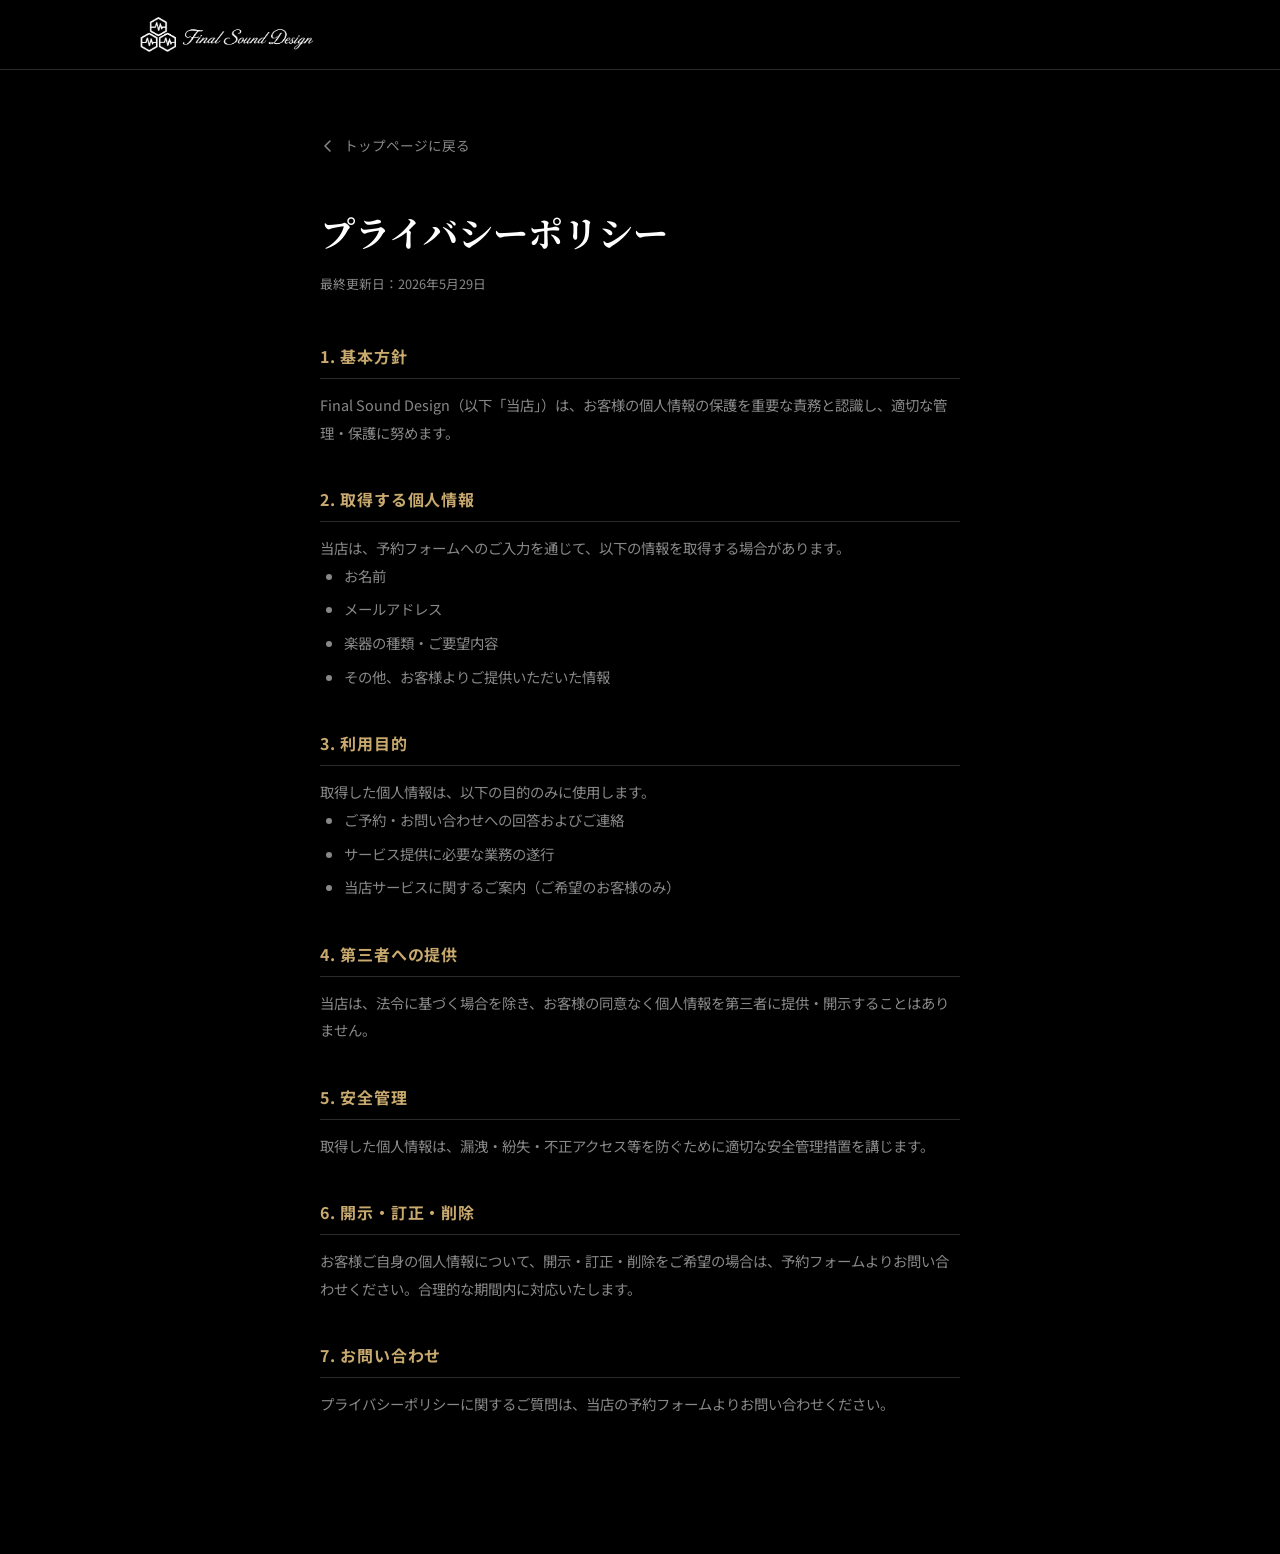
==== privacy.html @ 6f09b39f "style.css/script.jsにキャッシュ回避のバージョン番号を追加 GitHub PagesがCDNで10分キャッシュするため、ファイル名が固定のままだと 修正をpushしても実機のSafa" ====
<!DOCTYPE html>
<html lang="ja">
<head>
  <meta charset="UTF-8">
  <meta name="viewport" content="width=device-width, initial-scale=1.0">
  <title>プライバシーポリシー | Final Sound Design</title>
  <meta name="description" content="Final Sound Designのプライバシーポリシーページです。">
  <meta name="robots" content="noindex">
  <link rel="icon" href="image/ロゴ画像1.png" type="image/png">
  <link rel="preconnect" href="https://fonts.googleapis.com">
  <link rel="preconnect" href="https://fonts.gstatic.com" crossorigin>
  <link href="https://fonts.googleapis.com/css2?family=Cormorant+Garamond:ital,wght@0,300;0,400;0,500;0,600;0,700;1,300;1,400;1,500&family=Noto+Sans+JP:wght@300;400;500;700&family=Noto+Serif+JP:wght@400;500;700&display=swap" rel="stylesheet">
  <link rel="stylesheet" href="style.css?v=1">
  <style>
    .privacy-page {
      min-height: 100vh;
      padding-top: calc(var(--header-h) + 4rem);
      padding-bottom: 6rem;
      background: var(--color-bg);
    }
    .privacy-body {
      max-width: 720px;
      margin-inline: auto;
      padding-inline: var(--container-pad);
    }
    .privacy-title {
      font-family: var(--font-display);
      font-size: clamp(1.6rem, 4vw, 2.2rem);
      font-weight: 700;
      color: var(--color-white);
      margin-bottom: 0.5rem;
    }
    .privacy-updated {
      font-size: 0.8rem;
      color: var(--color-text-muted);
      margin-bottom: 3rem;
    }
    .privacy-section {
      margin-bottom: 2.5rem;
    }
    .privacy-section h2 {
      font-size: 1rem;
      font-weight: 700;
      color: var(--color-accent);
      letter-spacing: 0.05em;
      margin-bottom: 0.75rem;
      padding-bottom: 0.5rem;
      border-bottom: 1px solid var(--color-border);
    }
    .privacy-section p,
    .privacy-section li {
      font-size: 0.9rem;
      color: var(--color-text-muted);
      line-height: 1.9;
    }
    .privacy-section ul {
      list-style: disc;
      padding-left: 1.5rem;
      display: flex;
      flex-direction: column;
      gap: 0.4rem;
    }
    .privacy-back {
      display: inline-flex;
      align-items: center;
      gap: 0.5rem;
      font-size: 0.85rem;
      color: var(--color-text-muted);
      margin-bottom: 3rem;
      transition: color var(--transition);
    }
    .privacy-back:hover {
      color: var(--color-accent);
    }
    .privacy-back svg {
      flex-shrink: 0;
    }
  </style>
</head>
<body>

  <header class="site-header" role="banner">
    <div class="header-inner container">
      <a href="index.html" class="logo-link" aria-label="Final Sound Design トップへ">
        <img src="image/Web用横長ロゴ.png" alt="Final Sound Design" width="192" height="64" class="logo-img">
      </a>
    </div>
  </header>

  <main class="privacy-page">
    <div class="privacy-body">

      <a href="index.html" class="privacy-back">
        <svg width="16" height="16" viewBox="0 0 16 16" fill="none" aria-hidden="true">
          <path d="M10 3L5 8l5 5" stroke="currentColor" stroke-width="1.5" stroke-linecap="round" stroke-linejoin="round"/>
        </svg>
        トップページに戻る
      </a>

      <h1 class="privacy-title">プライバシーポリシー</h1>
      <p class="privacy-updated">最終更新日：2026年5月29日</p>

      <div class="privacy-section">
        <h2>1. 基本方針</h2>
        <p>Final Sound Design（以下「当店」）は、お客様の個人情報の保護を重要な責務と認識し、適切な管理・保護に努めます。</p>
      </div>

      <div class="privacy-section">
        <h2>2. 取得する個人情報</h2>
        <p>当店は、予約フォームへのご入力を通じて、以下の情報を取得する場合があります。</p>
        <ul>
          <li>お名前</li>
          <li>メールアドレス</li>
          <li>楽器の種類・ご要望内容</li>
          <li>その他、お客様よりご提供いただいた情報</li>
        </ul>
      </div>

      <div class="privacy-section">
        <h2>3. 利用目的</h2>
        <p>取得した個人情報は、以下の目的のみに使用します。</p>
        <ul>
          <li>ご予約・お問い合わせへの回答およびご連絡</li>
          <li>サービス提供に必要な業務の遂行</li>
          <li>当店サービスに関するご案内（ご希望のお客様のみ）</li>
        </ul>
      </div>

      <div class="privacy-section">
        <h2>4. 第三者への提供</h2>
        <p>当店は、法令に基づく場合を除き、お客様の同意なく個人情報を第三者に提供・開示することはありません。</p>
      </div>

      <div class="privacy-section">
        <h2>5. 安全管理</h2>
        <p>取得した個人情報は、漏洩・紛失・不正アクセス等を防ぐために適切な安全管理措置を講じます。</p>
      </div>

      <div class="privacy-section">
        <h2>6. 開示・訂正・削除</h2>
        <p>お客様ご自身の個人情報について、開示・訂正・削除をご希望の場合は、予約フォームよりお問い合わせください。合理的な期間内に対応いたします。</p>
      </div>

      <div class="privacy-section">
        <h2>7. お問い合わせ</h2>
        <p>プライバシーポリシーに関するご質問は、当店の予約フォームよりお問い合わせください。</p>
      </div>

    </div>
  </main>

</body>
</html>
---- style.css ----
/* Custom properties */
:root {
  /* --color-bg はロゴ画像（image/ロゴ画像1.png）の背景の黒 #000000 に合わせている。
     ロゴが載るヘッダー・フッターで浮かないようにするため純黒に統一。 */
  --color-bg:          #000000;
  --color-bg-2:        #0d0d0d;
  --color-bg-3:        #141414;
  --color-surface:     #1a1a1a;
  --color-surface-2:   #222222;
  --color-border:      #2a2a2a;
  --color-border-2:    #333333;

  --color-text:        #e8e8e8;
  --color-text-muted:  #888888;
  --color-text-faint:  #555555;

  --color-accent:      #c8a96e;
  --color-accent-dark: #a8893e;
  --color-accent-glow: rgba(200, 169, 110, 0.15);

  --color-white:       #ffffff;
  --color-error:       #e05555;
  --color-success:     #55c899;

  --font-body:      'Noto Sans JP', sans-serif;
  --font-display:   'Cormorant Garamond', 'Noto Serif JP', serif;

  --transition: 0.3s cubic-bezier(0.4, 0, 0.2, 1);
  --transition-slow: 0.6s cubic-bezier(0.4, 0, 0.2, 1);

  --container-max: 1100px;
  --container-pad: 1.25rem;
  --header-h: 70px;
}

/* Reset & base */
*,
*::before,
*::after {
  box-sizing: border-box;
  margin: 0;
  padding: 0;
}

html {
  scroll-behavior: smooth;
  font-size: 16px;
}

body {
  font-family: var(--font-body);
  background-color: var(--color-bg);
  color: var(--color-text);
  line-height: 1.7;
  overflow-x: hidden;
  -webkit-font-smoothing: antialiased;
  -moz-osx-font-smoothing: grayscale;
}

img {
  max-width: 100%;
  height: auto;
  display: block;
}

a {
  color: inherit;
  text-decoration: none;
}

ul, ol {
  list-style: none;
}

button {
  font-family: inherit;
  cursor: pointer;
  border: none;
  background: none;
}

/* Focus */
:focus-visible {
  outline: 2px solid var(--color-accent);
  outline-offset: 3px;
}

/* Reduced motion */
@media (prefers-reduced-motion: reduce) {
  *,
  *::before,
  *::after {
    animation-duration: 0.01ms !important;
    animation-iteration-count: 1 !important;
    transition-duration: 0.01ms !important;
    transition-delay: 0s !important;
    scroll-behavior: auto !important;
  }
}

/* Container */
.container {
  width: 100%;
  max-width: var(--container-max);
  margin-inline: auto;
  padding-inline: var(--container-pad);
}

/* Sections */
.section {
  padding-block: 6rem;
}

.section-header {
  text-align: center;
  margin-bottom: 4rem;
}

.section-label {
  display: inline-block;
  font-family: var(--font-display);
  font-size: 0.7rem;
  font-weight: 600;
  letter-spacing: 0.3em;
  color: var(--color-accent);
  margin-bottom: 0.75rem;
}

.section-title {
  font-family: var(--font-display);
  font-size: clamp(1.6rem, 4vw, 2.4rem);
  font-weight: 700;
  letter-spacing: 0.02em;
  line-height: 1.3;
  color: var(--color-white);
}

.section-desc {
  margin-top: 1rem;
  color: var(--color-text-muted);
  font-size: 0.95rem;
  max-width: 560px;
  margin-inline: auto;
  /* 末尾に「す。」だけ残るのを防ぐ。行長を揃える balance だと語の途中で割れるので pretty で */
  text-wrap: pretty;
  word-break: auto-phrase;
}

/* Buttons */
.btn {
  display: inline-flex;
  align-items: center;
  justify-content: center;
  gap: 0.5rem;
  padding: 0.95rem 2.25rem;
  font-size: 0.9rem;
  font-weight: 600;
  letter-spacing: 0.06em;
  border: 1px solid transparent;
  transition: background-color var(--transition), color var(--transition),
              border-color var(--transition), transform var(--transition);
  white-space: nowrap;
}

.btn:hover {
  transform: translateY(-2px);
}

.btn:active {
  transform: translateY(0);
}

.btn-primary {
  background: var(--color-accent);
  border-color: var(--color-accent);
  color: #000;
}

.btn-primary:hover {
  background: #d8bd86;
  border-color: #d8bd86;
}

.btn-primary:focus-visible {
  outline-color: var(--color-accent);
}

.btn-ghost {
  /* 写真の上だと灰色の細枠が完全に埋もれるので、枠をゴールドの2pxにして中も薄く暗く敷く。
     枠が1px太る分パディングを削って、隣の「予約する」と高さを揃える */
  background: rgba(0,0,0,0.45);
  color: var(--color-white);
  border: 2px solid rgba(200,169,110,0.8);
  padding: calc(0.95rem - 1px) calc(2.25rem - 1px);
}

.btn-ghost:hover {
  background: rgba(0,0,0,0.6);
  border-color: var(--color-accent);
  color: var(--color-accent);
}

/* Header */
.site-header {
  position: fixed;
  top: 0;
  inset-inline: 0;
  height: var(--header-h);
  z-index: 100;
  background: rgba(0,0,0,0.85);
  backdrop-filter: blur(16px);
  -webkit-backdrop-filter: blur(16px);
  border-bottom: 1px solid var(--color-border);
  transition: background var(--transition), border-color var(--transition);
}

.site-header.scrolled {
  background: rgba(0,0,0,0.97);
  border-bottom-color: var(--color-accent-dark);
}

.header-inner {
  height: 100%;
  display: flex;
  align-items: center;
  justify-content: space-between;
}

.logo-link {
  display: flex;
  align-items: center;
  transition: opacity var(--transition);
}

.logo-link:hover {
  opacity: 0.8;
}

.logo-img {
  /* 横長ロゴ（約3:1）。ヘッダー高70pxに対し高さで決めて比率維持 */
  height: 64px;
  width: auto;
  object-fit: contain;
}

/* Nav */
.global-nav {
  display: none;
}

.nav-list {
  display: flex;
  align-items: center;
  gap: 2rem;
}

.nav-link {
  font-family: var(--font-display);
  font-size: 0.8rem;
  font-weight: 600;
  letter-spacing: 0.12em;
  /* 無選択でも埋もれないよう本文と同じ明るい白に。ホバー時は純白へ上げて差を出す */
  color: var(--color-text);
  transition: color var(--transition);
  position: relative;
  padding-bottom: 4px;
}

.nav-link::after {
  content: '';
  position: absolute;
  bottom: 0;
  left: 0;
  width: 0;
  height: 1px;
  background: var(--color-accent);
  transition: width var(--transition);
}

.nav-link:hover,
.nav-link:focus-visible {
  color: var(--color-white);
}

.nav-link:hover::after {
  width: 100%;
}

.nav-link--cta {
  background: var(--color-accent);
  color: #000 !important;
  padding: 0.5rem 1.25rem;
  letter-spacing: 0.08em;
}

.nav-link--cta::after {
  display: none;
}

.nav-link--cta:hover {
  opacity: 0.88;
  transform: translateY(-1px);
}

/* Hamburger */
.nav-toggle {
  display: flex;
  flex-direction: column;
  gap: 5px;
  padding: 6px;
  transition: opacity var(--transition);
}

.nav-toggle:hover {
  opacity: 0.7;
}

.hamburger-bar {
  display: block;
  width: 24px;
  height: 2px;
  background: var(--color-text);
  transition: transform var(--transition), opacity var(--transition);
}

.nav-toggle[aria-expanded="true"] .hamburger-bar:nth-child(1) {
  transform: translateY(7px) rotate(45deg);
}

.nav-toggle[aria-expanded="true"] .hamburger-bar:nth-child(2) {
  opacity: 0;
}

.nav-toggle[aria-expanded="true"] .hamburger-bar:nth-child(3) {
  transform: translateY(-7px) rotate(-45deg);
}

/* Mobile nav open */
.global-nav.is-open {
  display: block;
  position: fixed;
  top: var(--header-h);
  inset-inline: 0;
  background: rgba(0,0,0,0.98);
  backdrop-filter: blur(16px);
  -webkit-backdrop-filter: blur(16px);
  border-bottom: 1px solid var(--color-border);
  padding: 1.5rem var(--container-pad) 2rem;
  animation: slideDown 0.25s ease;
}

@keyframes slideDown {
  from { opacity: 0; transform: translateY(-10px); }
  to   { opacity: 1; transform: translateY(0); }
}

.global-nav.is-open .nav-list {
  flex-direction: column;
  align-items: flex-start;
  gap: 0;
}

.global-nav.is-open .nav-link {
  display: block;
  padding-block: 0.9rem;
  font-size: 1rem;
  width: 100%;
  border-bottom: 1px solid var(--color-border);
}

.global-nav.is-open .nav-link--cta {
  margin-top: 1rem;
  display: inline-flex;
  width: auto;
  border-bottom: none;
}

/* Hero */
.hero {
  position: relative;
  min-height: 100svh;
  min-height: 100vh;
  display: flex;
  align-items: center;
  justify-content: center;
  padding-top: var(--header-h);
  overflow: hidden;
  background: var(--color-bg);
}

.hero-bg {
  position: absolute;
  inset: 0;
  background: var(--color-bg-2);
  pointer-events: none;
}

.hero-image {
  position: absolute;
  inset: 0;
  width: 100%;
  height: 100%;
  object-fit: cover;
  /* モバイル縦長だと中央トリミングでギター本体が切れるので、やや右のボディが残る位置に寄せる */
  object-position: 66% center;
}

.hero-video {
  position: absolute;
  inset: 0;
  width: 100%;
  height: 100%;
  object-fit: cover;
  object-position: center;
  opacity: 0;
  transition: opacity 1s ease;
}

.hero-video.is-playing {
  opacity: 1;
}

.hero-video-overlay {
  position: absolute;
  inset: 0;
  /* 写真の左上（デスクライトの明るい部分）でも白文字が読めるよう、少し濃いめのベタ暗幕をかぶせる */
  background: rgba(0,0,0,0.68);
  pointer-events: none;
}

.hero-video-placeholder {
  position: absolute;
  inset: 0;
  display: flex;
  align-items: center;
  justify-content: center;
  z-index: 1;
  pointer-events: none;
}

.hvp-inner {
  display: flex;
  flex-direction: column;
  align-items: center;
  gap: 0.75rem;
  padding: 2rem 2.5rem;
  border: 1.5px dashed rgba(200,169,110,0.45);
  background: rgba(0,0,0,0.35);
  backdrop-filter: blur(4px);
  -webkit-backdrop-filter: blur(4px);
  text-align: center;
  max-width: 340px;
  animation: hvpPulse 3s ease-in-out infinite;
}

@keyframes hvpPulse {
  0%, 100% { border-color: rgba(200,169,110,0.35); }
  50%       { border-color: rgba(200,169,110,0.7); }
}

.hvp-icon {
  color: var(--color-accent);
  opacity: 0.85;
}

.hvp-title {
  font-family: var(--font-display);
  font-size: 0.85rem;
  font-weight: 700;
  letter-spacing: 0.1em;
  color: var(--color-white);
}


.hero-video-placeholder.is-hidden {
  display: none;
}

.hero-particle {
  position: absolute;
  inset: 0;
}

.hero-content {
  position: relative;
  z-index: 1;
  text-align: center;
  padding-block: 4rem;
}

.hero-logo-wrap {
  margin-bottom: 2rem;
}

.hero-brand-name {
  font-family: 'Cormorant Garamond', serif;
  /* モバイルでも1行に収める（折り返さない）。字間を詰めつつ vw で縮小 */
  font-size: clamp(1.45rem, 6.4vw, 4.2rem);
  font-weight: 300;
  letter-spacing: 0.14em;
  white-space: nowrap;
  color: var(--color-white);
  animation: fadeInDown 1s ease both;
  line-height: 1.2;
}

.hero-title {
  font-family: var(--font-display);
  /* サブコピー。モバイルではやや小さめに */
  font-size: clamp(1.55rem, 5vw, 3.8rem);
  font-weight: 700;
  line-height: 1.25;
  letter-spacing: 0.01em;
  color: var(--color-white);
  margin-bottom: 1.25rem;
  animation: fadeInUp 1s 0.35s ease both;
}

.hero-sub {
  /* 背景写真の明るい部分に重なると溶けるので、白＋やや太字＋サイズ大きめで押し切る。
     グラデーションでの局所減光は使えないので、暗幕(.hero-video-overlay)側も少し濃くしてある */
  font-size: clamp(0.98rem, 2.6vw, 1.2rem);
  font-weight: 500;
  color: var(--color-white);
  letter-spacing: 0.03em;
  line-height: 1.85;
  margin-bottom: 2.5rem;
  animation: fadeInUp 1s 0.5s ease both;
}

.hero-actions {
  display: flex;
  gap: 1rem;
  justify-content: center;
  flex-wrap: wrap;
  animation: fadeInUp 1s 0.65s ease both;
}

@keyframes fadeInDown {
  from { opacity: 0; transform: translateY(-20px); }
  to   { opacity: 1; transform: translateY(0); }
}

@keyframes fadeInUp {
  from { opacity: 0; transform: translateY(20px); }
  to   { opacity: 1; transform: translateY(0); }
}

@keyframes fadeIn {
  from { opacity: 0; }
  to   { opacity: 1; }
}

/* About */
.about {
  background: var(--color-bg-2);
  border-top: 1px solid var(--color-border);
  border-bottom: 1px solid var(--color-border);
}

.about-grid {
  display: grid;
  gap: 3rem;
}

.about-lead {
  font-size: 1.15rem;
  font-weight: 500;
  color: var(--color-accent);
  margin-bottom: 1rem;
}

.about-text p {
  color: var(--color-text-muted);
  font-size: 0.95rem;
  line-height: 2;
  margin-bottom: 1rem;
}

.about-text p:last-child {
  margin-bottom: 0;
}

.about-features {
  display: grid;
  grid-template-columns: repeat(auto-fit, minmax(220px, 1fr));
  gap: 1.25rem;
}

.feature-card {
  background: var(--color-surface);
  border: 1px solid var(--color-border);
  padding: 1.75rem;
  /* 施工項目のカードが中央揃えなので、こちらも揃えて並びの印象を統一する */
  text-align: center;
  transition: border-color var(--transition), background-color var(--transition), transform var(--transition);
}

.feature-card:hover {
  border-color: var(--color-accent);
  background: var(--color-surface-2);
  transform: translateY(-4px);
}

.feature-icon {
  color: var(--color-accent);
  margin-bottom: 1rem;
}

.feature-title {
  font-size: 1rem;
  font-weight: 700;
  color: var(--color-white);
  margin-bottom: 0.5rem;
  /* 見出しの末尾に1文字だけ落ちるのを防ぐ。balance は語を割るので pretty で */
  text-wrap: pretty;
  word-break: auto-phrase;
}

.feature-desc {
  font-size: 0.85rem;
  color: var(--color-text-muted);
  line-height: 1.7;
}

/* Service */
.service {
  background: var(--color-bg);
}

.service-block {
  max-width: 860px;
  margin-inline: auto;
  margin-bottom: 3rem;
}

.service-block-header {
  display: flex;
  align-items: center;
  gap: 1.5rem;
  margin-bottom: 1.25rem;
}

.service-number {
  font-family: var(--font-display);
  font-size: 3rem;
  font-weight: 700;
  color: var(--color-border-2);
  line-height: 1;
  letter-spacing: -0.03em;
  flex-shrink: 0;
}

.service-block-title {
  font-size: clamp(1.3rem, 3vw, 1.8rem);
  font-weight: 700;
  color: var(--color-white);
}

.service-block-sub {
  font-family: var(--font-display);
  font-size: 0.75rem;
  letter-spacing: 0.2em;
  color: var(--color-accent);
  margin-top: 0.2rem;
}

.service-block-desc {
  color: var(--color-text-muted);
  font-size: 0.95rem;
  line-height: 1.9;
  margin-bottom: 2rem;
  max-width: 680px;
  margin-inline: auto;
  text-align: center;
}

.service-list {
  display: grid;
  grid-template-columns: repeat(auto-fit, minmax(280px, 1fr));
  gap: 1rem;
}

.service-item {
  background: var(--color-surface);
  border: 1px solid var(--color-border);
  transition: border-color var(--transition), background-color var(--transition), transform var(--transition);
  overflow: hidden;
  /* 中のinnerを箱いっぱいに引き伸ばして、どの箱も同じ高さに揃える */
  display: flex;
}

.service-item:hover {
  border-color: var(--color-accent);
  background: var(--color-surface-2);
  transform: translateY(-3px);
}

.service-item-inner {
  padding: 1.5rem;
  position: relative;
  /* 列が広い時はどの箱も3行に収まる。フレット擦り合わせが3行になる高さに全箱を揃えて間延びを防ぐ。
     列が細って折り返しが増える帯だけ、下のメディアクエリで足りない分を足す */
  flex: 1;
  min-height: 158px;
  display: flex;
  flex-direction: column;
  justify-content: center;
}

.service-item-inner::before {
  content: '';
  position: absolute;
  top: 0;
  left: 0;
  width: 3px;
  height: 100%;
  background: var(--color-accent);
  opacity: 0;
  transition: opacity var(--transition);
}

.service-item:hover .service-item-inner::before {
  opacity: 1;
}

.service-item-name {
  font-size: 0.95rem;
  font-weight: 700;
  color: var(--color-white);
  margin-bottom: 0.5rem;
  text-align: center;
}

.service-item-desc {
  font-size: 0.83rem;
  color: var(--color-text-muted);
  line-height: 1.9;
  text-align: center;
}

/* 2列で並ぶ帯（768px以上）で箱の数が奇数だと最後の1個が左に寄って右が空く。
   その1個だけ両列ぶち抜きにして中央へ。幅は1列分(50%からgapの半分を引く)のままにして間延びさせない。
   1列に切り替わるスマホ(767px以下)では効かせない＝そっちは全部の箱が単独行なので中央寄せは不要 */
@media (min-width: 768px) {
  .service-list > .service-item:last-child:nth-child(odd) {
    grid-column: 1 / -1;
    justify-self: center;
    width: calc(50% - 0.5rem);
  }
}

/* Service — 事業タブ（01〜05を同じ場所で切り替える） */
.service-tabs {
  display: flex;
  flex-wrap: wrap;
  justify-content: center;
  gap: 0;
  margin-inline: auto;
  margin-bottom: 3.5rem;
  border-bottom: 1px solid var(--color-border-2);
}

.service-tab {
  display: inline-flex;
  align-items: baseline;
  gap: 0.5rem;
  padding: 0.9rem 1.2rem;
  color: var(--color-text-muted);
  font-family: var(--font-body);
  border-bottom: 2px solid transparent;
  /* 下線がタブ列全体の罫線とちょうど重なるように1px食い込ませる */
  margin-bottom: -1px;
  white-space: nowrap;
  transition: color var(--transition), border-color var(--transition);
}

.service-tab:hover {
  color: var(--color-text);
}

.service-tab-num {
  font-family: var(--font-display);
  font-size: 0.85rem;
  font-weight: 600;
  letter-spacing: 0.08em;
  color: var(--color-text-faint);
  transition: color var(--transition);
}

.service-tab-label {
  font-size: 0.9rem;
  font-weight: 500;
  letter-spacing: 0.02em;
}

.service-tab[aria-selected="true"] {
  color: var(--color-accent);
  border-bottom-color: var(--color-accent);
}

.service-tab[aria-selected="true"] .service-tab-num {
  color: var(--color-accent);
}

.service-tab:focus-visible {
  outline: 2px solid var(--color-accent);
  outline-offset: -2px;
}

.service-panel[hidden] {
  display: none;
}

/* 切り替え時にふわっと出す。位置は動かさず不透明度だけ */
.service-panel {
  animation: fadeIn 0.35s ease both;
}

/* Flow */
.flow {
  background: var(--color-bg-2);
  border-top: 1px solid var(--color-border);
  border-bottom: 1px solid var(--color-border);
}

.flow-list {
  display: grid;
  gap: 0;
  max-width: 700px;
  margin-inline: auto;
  counter-reset: flow-counter;
}

.flow-item {
  display: flex;
  gap: 2rem;
  align-items: flex-start;
  position: relative;
  padding-bottom: 2.5rem;
}

.flow-item:last-child {
  padding-bottom: 0;
}

.flow-item:not(:last-child)::after {
  content: '';
  position: absolute;
  left: calc(28px);
  top: 56px;
  width: 1px;
  height: calc(100% - 56px);
  background: var(--color-border-2);
}

.flow-step {
  flex-shrink: 0;
  width: 56px;
  height: 56px;
  border: 1px solid var(--color-border-2);
  display: flex;
  align-items: center;
  justify-content: center;
  font-family: var(--font-display);
  font-size: 0.95rem;
  font-weight: 700;
  letter-spacing: 0.05em;
  color: var(--color-accent);
  background: var(--color-surface);
  transition: border-color var(--transition), background-color var(--transition);
}

.flow-item:hover .flow-step {
  border-color: var(--color-accent);
  background: var(--color-surface-2);
}

.flow-content {
  padding-top: 0.75rem;
}

.flow-title {
  font-size: 1rem;
  font-weight: 700;
  color: var(--color-white);
  margin-bottom: 0.5rem;
}

.flow-desc {
  font-size: 0.88rem;
  color: var(--color-text-muted);
  line-height: 1.8;
}

/* Reservation form */
.reserve {
  background: var(--color-bg);
}

.reserve-form {
  max-width: 600px;
  margin-inline: auto;
  background: transparent;
  border: none;
  padding: 0;
}

.form-status {
  display: none;
  padding: 1rem 1.25rem;
  font-size: 0.9rem;
  margin-bottom: 1.5rem;
}

.form-status.success {
  display: block;
  background: rgba(85,200,153,0.1);
  border: 1px solid rgba(85,200,153,0.3);
  color: var(--color-success);
}

.form-status.error {
  display: block;
  background: rgba(224,85,85,0.1);
  border: 1px solid rgba(224,85,85,0.3);
  color: var(--color-error);
}

.form-group {
  display: flex;
  flex-direction: column;
  gap: 0;
  margin-bottom: 0;
  position: relative;
  padding-bottom: 2rem;
  border-bottom: 1px solid var(--color-border);
}

.form-group:last-of-type {
  border-bottom: none;
  padding-bottom: 1.5rem;
}

.form-label {
  font-family: var(--font-display);
  font-size: 0.68rem;
  font-weight: 600;
  letter-spacing: 0.2em;
  text-transform: uppercase;
  color: var(--color-accent);
  margin-bottom: 0.75rem;
}

.required {
  color: var(--color-accent);
  margin-left: 0.1rem;
  opacity: 0.7;
}

.form-input {
  background: transparent;
  border: none;
  border-bottom: 1px solid var(--color-border-2);
  padding: 0.6rem 0;
  color: var(--color-text);
  font-family: var(--font-body);
  font-size: 1rem;
  width: 100%;
  transition: border-color var(--transition);
  appearance: none;
  -webkit-appearance: none;
  position: relative;
  z-index: 1;
}

.form-input::placeholder {
  color: var(--color-text-faint);
  font-size: 0.88rem;
}

.form-input:hover {
  border-color: var(--color-text-muted);
}

.form-input:focus {
  outline: none;
  border-color: transparent;
}

/* フォーカス時のゴールドアンダーライン */
.form-group::after {
  content: '';
  position: absolute;
  bottom: 2rem;
  left: 0;
  width: 0;
  height: 1px;
  background: var(--color-accent);
  transition: width 0.4s cubic-bezier(0.4, 0, 0.2, 1);
  pointer-events: none;
}

.form-group:last-of-type::after {
  bottom: 1.5rem;
}

.form-group:focus-within::after {
  width: 100%;
}

.form-input.is-invalid {
  border-color: var(--color-error);
}

.form-group:has(.is-invalid)::after {
  background: var(--color-error);
  width: 100%;
}

.form-select {
  background-image: url("data:image/svg+xml,%3Csvg xmlns='http://www.w3.org/2000/svg' width='12' height='8' viewBox='0 0 12 8'%3E%3Cpath d='M1 1l5 5 5-5' stroke='%23888' stroke-width='1.5' fill='none' stroke-linecap='round'/%3E%3C/svg%3E");
  background-repeat: no-repeat;
  background-position: right 0.25rem center;
  padding-right: 2rem;
  cursor: pointer;
}

.form-select option {
  background: var(--color-surface);
  color: var(--color-text);
}

.form-textarea {
  resize: none;
  min-height: 100px;
  line-height: 1.7;
}

.form-error {
  font-size: 0.75rem;
  color: var(--color-error);
  min-height: 1em;
  margin-top: 0.4rem;
  letter-spacing: 0.02em;
}

.form-group--checkbox {
  border-bottom: none;
  padding-bottom: 1rem;
  padding-top: 0.5rem;
}

.checkbox-label {
  display: flex;
  align-items: center;
  gap: 0.75rem;
  cursor: pointer;
}

.checkbox-input {
  position: absolute;
  opacity: 0;
  width: 0;
  height: 0;
}

.checkbox-custom {
  flex-shrink: 0;
  width: 20px;
  height: 20px;
  border: 1px solid var(--color-border-2);
  background: var(--color-bg-3);
  display: flex;
  align-items: center;
  justify-content: center;
  transition: border-color var(--transition), background var(--transition);
}

.checkbox-input:checked + .checkbox-custom {
  background: var(--color-accent);
  border-color: var(--color-accent);
}

.checkbox-input:checked + .checkbox-custom::after {
  content: '';
  display: block;
  width: 5px;
  height: 9px;
  border: 2px solid #000;
  border-top: none;
  border-left: none;
  transform: rotate(45deg) translateY(-1px);
}

.checkbox-input:focus-visible + .checkbox-custom {
  outline: 2px solid var(--color-accent);
  outline-offset: 2px;
}

.checkbox-text {
  font-size: 0.88rem;
  color: var(--color-text-muted);
}

.form-link {
  color: var(--color-accent);
  text-decoration: underline;
  text-underline-offset: 3px;
  transition: opacity var(--transition);
}

.form-link:hover {
  opacity: 0.8;
}

.form-submit {
  text-align: center;
}

.btn-submit {
  min-width: 220px;
  padding: 1rem 2.5rem;
  font-size: 0.95rem;
}

.btn-submit:disabled {
  opacity: 0.6;
  cursor: not-allowed;
  transform: none;
}

/* Footer */
.site-footer {
  background: var(--color-bg);
  border-top: 1px solid var(--color-border);
  padding-block: 3rem;
}

.footer-inner {
  display: flex;
  flex-direction: column;
  align-items: center;
  gap: 1.5rem;
  text-align: center;
}

.footer-logo img {
  margin-inline: auto;
  opacity: 0.7;
  filter: brightness(0.85);
  transition: opacity var(--transition);
}

.footer-logo img:hover {
  opacity: 1;
}

.footer-nav-list {
  display: flex;
  gap: 2rem;
  flex-wrap: wrap;
  justify-content: center;
}

.footer-nav-link {
  font-family: var(--font-display);
  font-size: 0.75rem;
  letter-spacing: 0.15em;
  color: var(--color-text-muted);
  transition: color var(--transition);
}

.footer-nav-link:hover {
  color: var(--color-accent);
}

.footer-copy {
  font-size: 0.78rem;
  color: var(--color-text-muted);
}

/* Scroll reveal */
.reveal {
  opacity: 0;
  transform: translateY(28px);
  transition: opacity var(--transition-slow), transform var(--transition-slow);
}

.reveal.is-visible {
  opacity: 1;
  transform: translateY(0);
}

/* 見出しは最初に目に入るので、本文より動きを控えめにして上品に出す */
.section-label.reveal,
.section-title.reveal,
.section-desc.reveal {
  transform: translateY(18px);
}

.section-label.reveal.is-visible,
.section-title.reveal.is-visible,
.section-desc.reveal.is-visible {
  transform: translateY(0);
}

/* スマホ幅だけで効かせる追い改行。PCでは消しておく */
br.mobile-break {
  display: none;
}

/* 2列のままだと列が細って本文が折り返す帯。折り返す分だけ背を足す(1列に切り替わる768pxまで) */
@media (min-width: 854px) and (max-width: 933px) {
  .service-item-inner {
    min-height: 183px;
  }
}

@media (min-width: 768px) and (max-width: 853px) {
  .service-item-inner {
    min-height: 208px;
  }
}

@media (max-width: 767px) {
  br.mobile-break {
    display: inline;
  }

  /* 番号ボックス(56px)+gap(32px)が本文の左を圧迫し、スマホでは本文カラムが
     極端に狭くなって単語の途中で折り返っていた。番号を上・本文を下に積んで
     本文にほぼ画面幅をそのまま使わせる */
  .flow-item {
    flex-direction: column;
    align-items: flex-start;
    gap: 0.75rem;
  }

  .flow-item:not(:last-child)::after {
    left: 27px;
    top: 56px;
    height: calc(100% - 56px);
  }

  .flow-content {
    padding-top: 0;
  }

  /* PC幅で入れた素の改行をスマホにそのまま持ち込むと、区切られた行がさらに折り返って
     末尾の1〜2文字だけが次の行に取り残される。スマホでは素の改行を殺して自然折り返しに任せる。
     mobile-break はスマホ用の意図した改行なので残す */
  .service-item-desc br:not(.mobile-break) {
    display: none;
  }

  /* balance は行の長さを揃えにいくので、日本語だと「左右す／る」のように語の途中で割れるうえ、
     左揃えの箱では行が短くなって右側だけぽっかり余る。末尾の孤立だけ見てくれる pretty に統一する。
     auto-phrase は対応ブラウザなら文節の切れ目で折り返してくれる。どちらも未対応なら素通り */
  .service-item-desc,
  .flow-desc,
  .about-lead,
  .feature-desc,
  .section-desc,
  .event-box-title,
  .event-schedule-name,
  .about-message p:not(.about-lead),
  .service-block-desc,
  .service-block-body p {
    text-wrap: pretty;
    word-break: auto-phrase;
  }

  /* 横長ロゴは幅を食うので、スマホではハンバーガーとぶつからない高さに落とす */
  .logo-img {
    height: 46px;
  }

  /* この幅で2列にすると1枠が280px近くまで細って本文が大きく折り返し、箱の高さがばらつく。
     いっそ1列にして箱を横に広げ、全部の箱を同じ高さに保つ */
  .service-list {
    grid-template-columns: 1fr;
  }

  /* 1列にすると列がぐっと広がるので、410px以上ならベースの158pxで全箱そろう */

  /* タブが5つ横に並ぶと収まらないので、折り返さず横スクロールの帯にする */
  .service-tabs {
    flex-wrap: nowrap;
    justify-content: flex-start;
    overflow-x: auto;
    -webkit-overflow-scrolling: touch;
    scrollbar-width: none;
    /* 指の動きを横パンだけに固定する。これがないと少し斜めにスワイプしただけでページが縦にも動く */
    touch-action: pan-x;
    /* 指を離したときにタブの区切りで止まるように。近ければ吸い付く柔らかい挙動 */
    scroll-snap-type: x proximity;
    /* 端まで横スクロールしても、その勢いがページ縦スクロールに繋がらないようにする */
    overscroll-behavior: contain;
  }

  .service-tabs::-webkit-scrollbar {
    display: none;
  }

  .service-tab {
    flex-shrink: 0;
    padding: 0.8rem 1.05rem;
    scroll-snap-align: start;
  }
}

/* iPhone(390/393)やSE(375)級。1列でもこの幅を切ると本文が1行増える
   （スマホで素の改行を殺した分、以前より1段ずつ低くて足りるようになった） */
@media (max-width: 409px) {
  .service-item-inner {
    min-height: 183px;
  }
}

/* 320px級の極細画面。フレット擦り合わせ／ピックアップ交換が最大まで折り返す高さに全箱を合わせる */
@media (max-width: 324px) {
  .service-item-inner {
    min-height: 208px;
  }
}

/* About — 代表メッセージ */
.about-message {
  max-width: 700px;
  margin-inline: auto;
  margin-bottom: 3.5rem;
}

.about-message p {
  color: var(--color-text-muted);
  font-size: 0.95rem;
  line-height: 1.9;
  margin-bottom: 2.6rem;
  text-align: center;
}

.about-message p:last-child {
  margin-bottom: 0;
}

.about-message .about-lead {
  color: var(--color-accent);
  font-size: 1.2rem;
  font-weight: 500;
  text-align: center;
  margin-bottom: 2rem;
}

.about-message .about-signature {
  font-family: var(--font-display);
  font-size: 1.7rem;
  font-weight: 500;
  color: var(--color-accent);
  text-align: center;
  letter-spacing: 0.12em;
  margin-block: 1.75rem;
}

.about-message .about-closing {
  color: var(--color-accent);
  font-weight: 500;
  text-align: center;
  font-size: 1.1rem;
  margin-top: 1.5rem;
}

.about-features {
  margin-top: 2rem;
}

/* Service — 事業ブロック02〜05（テキスト事業）用 */
.service-block-body {
  max-width: 680px;
  margin-inline: auto;
}

.service-block-body p {
  color: var(--color-text-muted);
  font-size: 0.95rem;
  line-height: 1.9;
  margin-bottom: 2.2rem;
  text-align: center;
}

.service-block-body p:last-child {
  margin-bottom: 0;
}

/* 古物商許可番号の表示欄 */
.license-box {
  margin-top: 1.75rem;
  border: 1px solid var(--color-border-2);
  border-left: 3px solid var(--color-accent);
  background: var(--color-surface);
  padding: 1rem 1.25rem;
  display: flex;
  flex-direction: column;
  gap: 0.3rem;
}

.license-label {
  font-family: var(--font-display);
  font-size: 0.68rem;
  letter-spacing: 0.2em;
  text-transform: uppercase;
  color: var(--color-accent);
}

.license-value {
  font-size: 0.9rem;
  color: var(--color-text);
}

/* イベント予定ボックス */
.event-box {
  margin-top: 1.75rem;
  border: 1px solid var(--color-border-2);
  border-left: 3px solid var(--color-accent);
  background: var(--color-surface);
  padding: 1.5rem;
}

.event-box-title {
  font-size: 1rem;
  font-weight: 700;
  color: var(--color-white);
  margin-bottom: 0.5rem;
}

.event-box-desc {
  font-size: 0.9rem;
  color: var(--color-text-muted);
  margin-bottom: 1.25rem;
}

.event-schedule {
  border-top: 1px solid var(--color-border);
  padding-top: 1.25rem;
}

.event-schedule-label {
  display: inline-block;
  font-family: var(--font-display);
  font-size: 0.68rem;
  letter-spacing: 0.2em;
  text-transform: uppercase;
  color: var(--color-accent);
  margin-bottom: 0.6rem;
}

.event-schedule-name {
  font-size: 0.95rem;
  color: var(--color-text);
  font-weight: 500;
}

.event-schedule-title {
  font-size: 1.05rem;
  color: var(--color-accent);
  font-weight: 700;
  margin-top: 0.25rem;
}

/* 事業者情報 */
.business-info {
  background: var(--color-bg-2);
  border-top: 1px solid var(--color-border);
}

.info-list {
  max-width: 640px;
  margin-inline: auto;
}

.info-row {
  display: flex;
  gap: 1.25rem;
  padding-block: 1.1rem;
  border-bottom: 1px solid var(--color-border);
}

.info-row:last-child {
  border-bottom: none;
}

.info-term {
  flex-shrink: 0;
  width: 7em;
  font-family: var(--font-display);
  font-size: 0.7rem;
  font-weight: 600;
  letter-spacing: 0.15em;
  color: var(--color-accent);
  padding-top: 0.15rem;
}

.info-desc {
  flex: 1;
  font-size: 0.92rem;
  color: var(--color-text);
  line-height: 1.8;
}

.info-link {
  color: var(--color-accent);
  text-decoration: underline;
  text-underline-offset: 3px;
  transition: opacity var(--transition);
}

.info-link:hover {
  opacity: 0.8;
}

/* Responsive — tablet & desktop */
@media (min-width: 768px) {
  :root {
    --container-pad: 2rem;
  }

  .about-grid {
    grid-template-columns: 1fr 1fr;
    gap: 4rem;
    align-items: start;
  }


  .nav-toggle {
    display: none;
  }

  .global-nav {
    display: flex;
  }
}

@media (min-width: 1024px) {
  :root {
    --container-pad: 2.5rem;
  }

  .section {
    padding-block: 8rem;
  }

  .hero-brand-name {
    font-size: clamp(2.8rem, 5vw, 4.2rem);
    letter-spacing: 0.22em;
  }

  /* 横に広い画面では写真がほぼそのまま入るので、作業台とギター全体が見える中央基準に戻す */
  .hero-image {
    object-position: center 45%;
  }
}
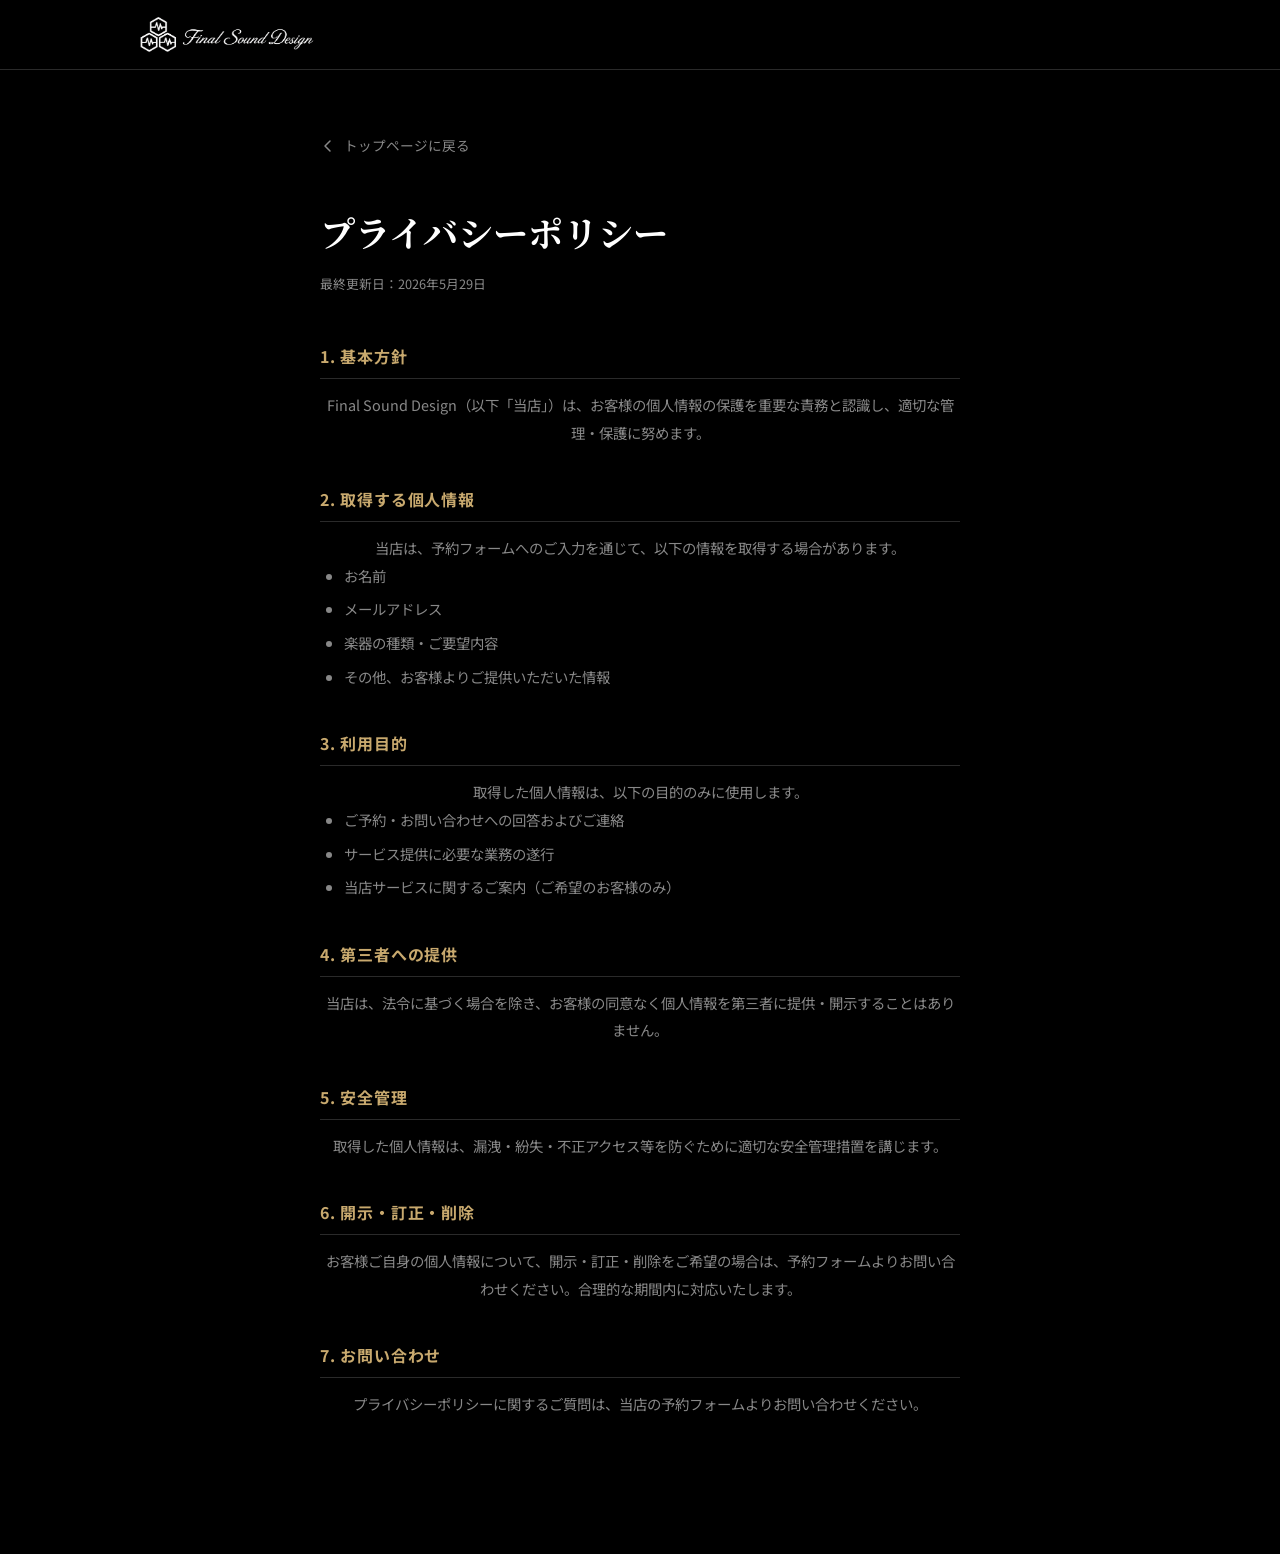
==== commit 718a0bdc: "privacyの本文段落を中央揃え(箇条書きは左)／iPadヘッダー上への本文漏れ再修正: backdrop-filterを無条件で撤去し不透明化(前回のpointer:coarseはiPadOSがデ" ====
--- a/privacy.html
+++ b/privacy.html
@@ -10,10 +10,10 @@
   <link rel="preconnect" href="https://fonts.googleapis.com">
   <link rel="preconnect" href="https://fonts.gstatic.com" crossorigin>
   <link href="https://fonts.googleapis.com/css2?family=Cormorant+Garamond:ital,wght@0,300;0,400;0,500;0,600;0,700;1,300;1,400;1,500&family=Noto+Sans+JP:wght@300;400;500;700&family=Noto+Serif+JP:wght@400;500;700&display=swap" rel="stylesheet">
-  <link rel="stylesheet" href="style.css?v=1">
+  <link rel="stylesheet" href="style.css?v=13">
   <style>
     .privacy-page {
-      min-height: 100vh;
+      min-height: 100dvh;
       padding-top: calc(var(--header-h) + 4rem);
       padding-bottom: 6rem;
       background: var(--color-bg);
@@ -52,6 +52,10 @@
       font-size: 0.9rem;
       color: var(--color-text-muted);
       line-height: 1.9;
+    }
+    /* 本文（段落）は中央揃え。箇条書き（ul/li）は行頭を揃えたいので左のまま。 */
+    .privacy-section p {
+      text-align: center;
     }
     .privacy-section ul {
       list-style: disc;
@@ -102,12 +106,12 @@
 
       <div class="privacy-section">
         <h2>1. 基本方針</h2>
-        <p>Final Sound Design（以下「当店」）は、お客様の個人情報の保護を重要な責務と認識し、適切な管理・保護に努めます。</p>
+        <p>Final Sound Design（以下「当店」）は、<br class="mobile-break">お客様の個人情報の保護を<br class="mobile-break">重要な責務と認識し、<br class="mobile-break">適切な管理・保護に努めます。</p>
       </div>
 
       <div class="privacy-section">
         <h2>2. 取得する個人情報</h2>
-        <p>当店は、予約フォームへのご入力を通じて、以下の情報を取得する場合があります。</p>
+        <p>当店は、予約フォームへのご入力を通じて、<br class="mobile-break">以下の情報を取得する場合があります。</p>
         <ul>
           <li>お名前</li>
           <li>メールアドレス</li>
@@ -118,7 +122,7 @@
 
       <div class="privacy-section">
         <h2>3. 利用目的</h2>
-        <p>取得した個人情報は、以下の目的のみに使用します。</p>
+        <p>取得した個人情報は、<br class="mobile-break">以下の目的のみに使用します。</p>
         <ul>
           <li>ご予約・お問い合わせへの回答およびご連絡</li>
           <li>サービス提供に必要な業務の遂行</li>
@@ -128,22 +132,22 @@
 
       <div class="privacy-section">
         <h2>4. 第三者への提供</h2>
-        <p>当店は、法令に基づく場合を除き、お客様の同意なく個人情報を第三者に提供・開示することはありません。</p>
+        <p>当店は、法令に基づく場合を除き、<br class="mobile-break">お客様の同意なく個人情報を<br class="mobile-break">第三者に提供・開示することはありません。</p>
       </div>
 
       <div class="privacy-section">
         <h2>5. 安全管理</h2>
-        <p>取得した個人情報は、漏洩・紛失・不正アクセス等を防ぐために適切な安全管理措置を講じます。</p>
+        <p>取得した個人情報は、<br class="mobile-break">漏洩・紛失・不正アクセス等を防ぐために<br class="mobile-break">適切な安全管理措置を講じます。</p>
       </div>
 
       <div class="privacy-section">
         <h2>6. 開示・訂正・削除</h2>
-        <p>お客様ご自身の個人情報について、開示・訂正・削除をご希望の場合は、予約フォームよりお問い合わせください。合理的な期間内に対応いたします。</p>
+        <p>お客様ご自身の個人情報について、<br class="mobile-break">開示・訂正・削除をご希望の場合は、<br class="mobile-break">予約フォームよりお問い合わせください。<br class="mobile-break">合理的な期間内に対応いたします。</p>
       </div>
 
       <div class="privacy-section">
         <h2>7. お問い合わせ</h2>
-        <p>プライバシーポリシーに関するご質問は、当店の予約フォームよりお問い合わせください。</p>
+        <p>プライバシーポリシーに関するご質問は、<br class="mobile-break">当店の予約フォームよりお問い合わせください。</p>
       </div>
 
     </div>
--- a/style.css
+++ b/style.css
@@ -45,6 +45,11 @@
 html {
   scroll-behavior: smooth;
   font-size: 16px;
+  /* iOS WebKitは狭い段落を「読みやすいサイズ」に自動拡大することがあり、
+     指定したフォントサイズを無視して文字が膨らみ、単語の途中で折り返る原因になる。
+     文字サイズは常にCSS指定どおりに固定する */
+  -webkit-text-size-adjust: 100%;
+  text-size-adjust: 100%;
 }
 
 body {
@@ -207,15 +212,17 @@
   inset-inline: 0;
   height: var(--header-h);
   z-index: 100;
-  background: rgba(0,0,0,0.85);
-  backdrop-filter: blur(16px);
-  -webkit-backdrop-filter: blur(16px);
+  /* iPad/iPhone Safariでは position:fixed + backdrop-filter:blur の組み合わせが、
+     スクロール中に背後の本文をヘッダーより上（ステータスバー側）へ漏らす合成バグを起こす。
+     前回 @media(pointer:coarse) で切ろうとしたが、iPadOS Safariはデスクトップ級を名乗り
+     pointer:coarse にマッチしないため無効だった。ぼかしを完全に廃し、背景も不透明にして断つ。 */
+  background: var(--color-bg);
   border-bottom: 1px solid var(--color-border);
   transition: background var(--transition), border-color var(--transition);
 }
 
 .site-header.scrolled {
-  background: rgba(0,0,0,0.97);
+  background: var(--color-bg);
   border-bottom-color: var(--color-accent-dark);
 }
 
@@ -737,6 +744,10 @@
   color: var(--color-text-muted);
   line-height: 1.9;
   text-align: center;
+  /* PC・Chromeでは文節で折り返す。スマホの改行は下のmobile-breakで手動指定してるので、
+     ここは対応ブラウザ向けの保険。iOS WebKitでは効かないぶん手動brが効く */
+  text-wrap: pretty;
+  word-break: auto-phrase;
 }
 
 /* 2列で並ぶ帯（768px以上）で箱の数が奇数だと最後の1個が左に寄って右が空く。
@@ -826,7 +837,10 @@
 
 .flow-list {
   display: grid;
-  gap: 0;
+  /* 項目間の縦の余白。以前はpadding-bottomで作っていたが、ボックスを本文ブロックの
+     縦中央に合わせる（align-items:center）と、接続線の基準を「ボックス中央」に取りたい。
+     padding分だけ50%がズレるのを避けるため、余白はgridのgapで持たせる。 */
+  gap: 2.5rem;
   max-width: 700px;
   margin-inline: auto;
   counter-reset: flow-counter;
@@ -835,29 +849,34 @@
 .flow-item {
   display: flex;
   gap: 2rem;
-  align-items: flex-start;
+  /* 番号ボックスの縦中央を、見出し＋本文ブロックの縦中央に合わせる */
+  align-items: center;
   position: relative;
-  padding-bottom: 2.5rem;
-}
-
-.flow-item:last-child {
-  padding-bottom: 0;
-}
-
+}
+
+/* 接続線は「このボックスの中央」から「次のボックスの中央」まで引く。
+   ボックスは不透明(--color-surface)で線より前面(z-index)にあるので、
+   線のうちボックスと重なる部分は隠れ、項目間のすき間だけに線が見える。
+   top:50% がボックス中央（gapで余白を持たせているので item高さ=本文高さ）。
+   height は 100%(1項目分)+gap で、ちょうど次のボックス中央に届く。 */
 .flow-item:not(:last-child)::after {
   content: '';
   position: absolute;
   left: calc(28px);
-  top: 56px;
+  top: 50%;
   width: 1px;
-  height: calc(100% - 56px);
+  height: calc(100% + 2.5rem);
   background: var(--color-border-2);
+  z-index: 0;
 }
 
 .flow-step {
   flex-shrink: 0;
   width: 56px;
   height: 56px;
+  /* 接続線より前面に置き、不透明背景で線を隠す（線はボックスの中央同士を結ぶ） */
+  position: relative;
+  z-index: 1;
   border: 1px solid var(--color-border-2);
   display: flex;
   align-items: center;
@@ -877,7 +896,9 @@
 }
 
 .flow-content {
-  padding-top: 0.75rem;
+  /* 見出しの上端を番号ボックスの上端に合わせる。以前は0.75rem下げていて、
+     箱の上端と見出しの間に約12pxの隙間ができていた（PC・スマホ共通の違和感）。 */
+  padding-top: 0;
 }
 
 .flow-title {
@@ -1183,8 +1204,9 @@
 /* Scroll reveal */
 .reveal {
   opacity: 0;
-  transform: translateY(28px);
-  transition: opacity var(--transition-slow), transform var(--transition-slow);
+  transform: translateY(20px);
+  /* 出現をキビキビさせる（以前は0.6s）。動きの距離も少し縮めて素早く見せる */
+  transition: opacity 0.4s cubic-bezier(0.4, 0, 0.2, 1), transform 0.4s cubic-bezier(0.4, 0, 0.2, 1);
 }
 
 .reveal.is-visible {
@@ -1228,37 +1250,19 @@
     display: inline;
   }
 
-  /* 番号ボックス(56px)+gap(32px)が本文の左を圧迫し、スマホでは本文カラムが
-     極端に狭くなって単語の途中で折り返っていた。番号を上・本文を下に積んで
-     本文にほぼ画面幅をそのまま使わせる */
+  /* PC版と同じ横並び（番号=左／本文=右）を維持する。以前スマホだけ番号を上・本文を下に
+     積んでいたが、全幅の本文がフローの縦線をまたいで重なる違和感が出ていた。
+     縦線は左28pxを通り、本文は番号ボックス(56px)の右に置くので線と重ならない。
+     手動改行を撤めて本文が自然に流れるので、狭めのカラムでも語の途中割れは出ない。
+     gapだけ詰めて本文カラムの幅を稼ぐ。 */
   .flow-item {
-    flex-direction: column;
-    align-items: flex-start;
-    gap: 0.75rem;
-  }
-
-  .flow-item:not(:last-child)::after {
-    left: 27px;
-    top: 56px;
-    height: calc(100% - 56px);
-  }
-
-  .flow-content {
-    padding-top: 0;
-  }
-
-  /* PC幅で入れた素の改行をスマホにそのまま持ち込むと、区切られた行がさらに折り返って
-     末尾の1〜2文字だけが次の行に取り残される。スマホでは素の改行を殺して自然折り返しに任せる。
-     mobile-break はスマホ用の意図した改行なので残す */
-  .service-item-desc br:not(.mobile-break) {
-    display: none;
+    gap: 1.25rem;
   }
 
   /* balance は行の長さを揃えにいくので、日本語だと「左右す／る」のように語の途中で割れるうえ、
      左揃えの箱では行が短くなって右側だけぽっかり余る。末尾の孤立だけ見てくれる pretty に統一する。
      auto-phrase は対応ブラウザなら文節の切れ目で折り返してくれる。どちらも未対応なら素通り */
   .service-item-desc,
-  .flow-desc,
   .about-lead,
   .feature-desc,
   .section-desc,
@@ -1284,19 +1288,23 @@
 
   /* 1列にすると列がぐっと広がるので、410px以上ならベースの158pxで全箱そろう */
 
-  /* タブが5つ横に並ぶと収まらないので、折り返さず横スクロールの帯にする */
+  /* タブが5つ横に並ぶと収まらないので、折り返さず横スクロールの帯にする（この見た目を採用） */
   .service-tabs {
     flex-wrap: nowrap;
     justify-content: flex-start;
     overflow-x: auto;
-    -webkit-overflow-scrolling: touch;
+    /* overflow-x:auto を入れると、未指定の overflow-y(visible) はCSS仕様で auto に昇格し、
+       縦にもスクロール可能になる。下線ぶん内容が数px縦にはみ出しているため、高速フリック時に
+       その縦スクロール(ラバーバンド)が一瞬顔を出して「帯が上下に動く」不具合になっていた。
+       このタブはX軸だけ動けばよいので、Y軸を明示的に殺す（タッチでの縦スクロールを無効化）。 */
+    overflow-y: hidden;
     scrollbar-width: none;
     /* 指の動きを横パンだけに固定する。これがないと少し斜めにスワイプしただけでページが縦にも動く */
     touch-action: pan-x;
-    /* 指を離したときにタブの区切りで止まるように。近ければ吸い付く柔らかい挙動 */
-    scroll-snap-type: x proximity;
     /* 端まで横スクロールしても、その勢いがページ縦スクロールに繋がらないようにする */
     overscroll-behavior: contain;
+    /* ※以前ここに transform: translateZ(0) を足していたが、横スクロール中に合成レイヤーの
+       Y位置がフレームごとに丸め直されて帯が縦に震える原因になり得るため外したまま。 */
   }
 
   .service-tabs::-webkit-scrollbar {
@@ -1306,7 +1314,10 @@
   .service-tab {
     flex-shrink: 0;
     padding: 0.8rem 1.05rem;
-    scroll-snap-align: start;
+    /* 下線を1px重ねるためのマイナスマージンが、帯を縦に1pxはみ出させ、
+       それが縦スクロールの実体（高速フリックで上下に動く不具合）になっていた。
+       スマホでは重ねをやめてはみ出しをゼロにする。 */
+    margin-bottom: 0;
   }
 }
 
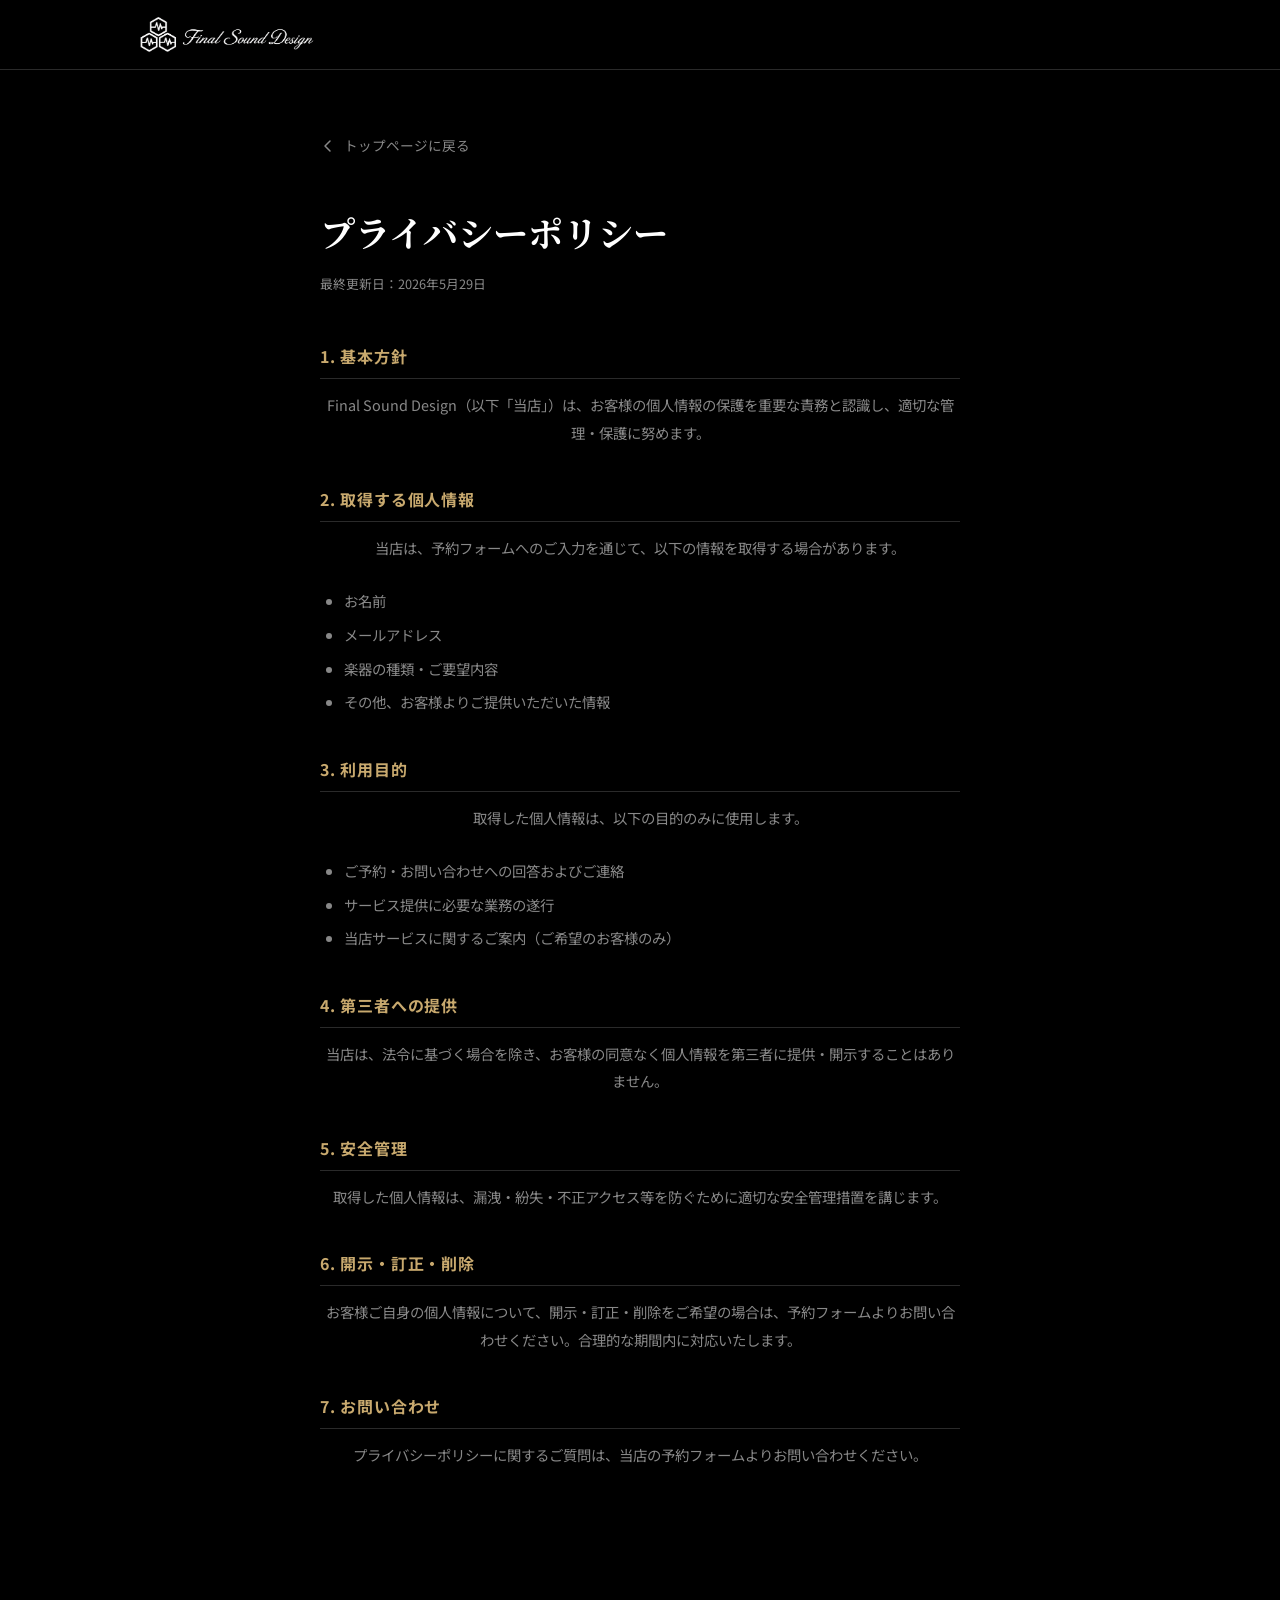
==== commit 45b04caf: "privacy: 箇条書きがある項目で本文と箇条書きの間に1行分の余白(p+ul margin-top)" ====
--- a/privacy.html
+++ b/privacy.html
@@ -63,6 +63,10 @@
       display: flex;
       flex-direction: column;
       gap: 0.4rem;
+    }
+    /* 本文（段落）の直後に箇条書きが来る項目は、間に1行分の余白を空ける */
+    .privacy-section p + ul {
+      margin-top: 1.6rem;
     }
     .privacy-back {
       display: inline-flex;
